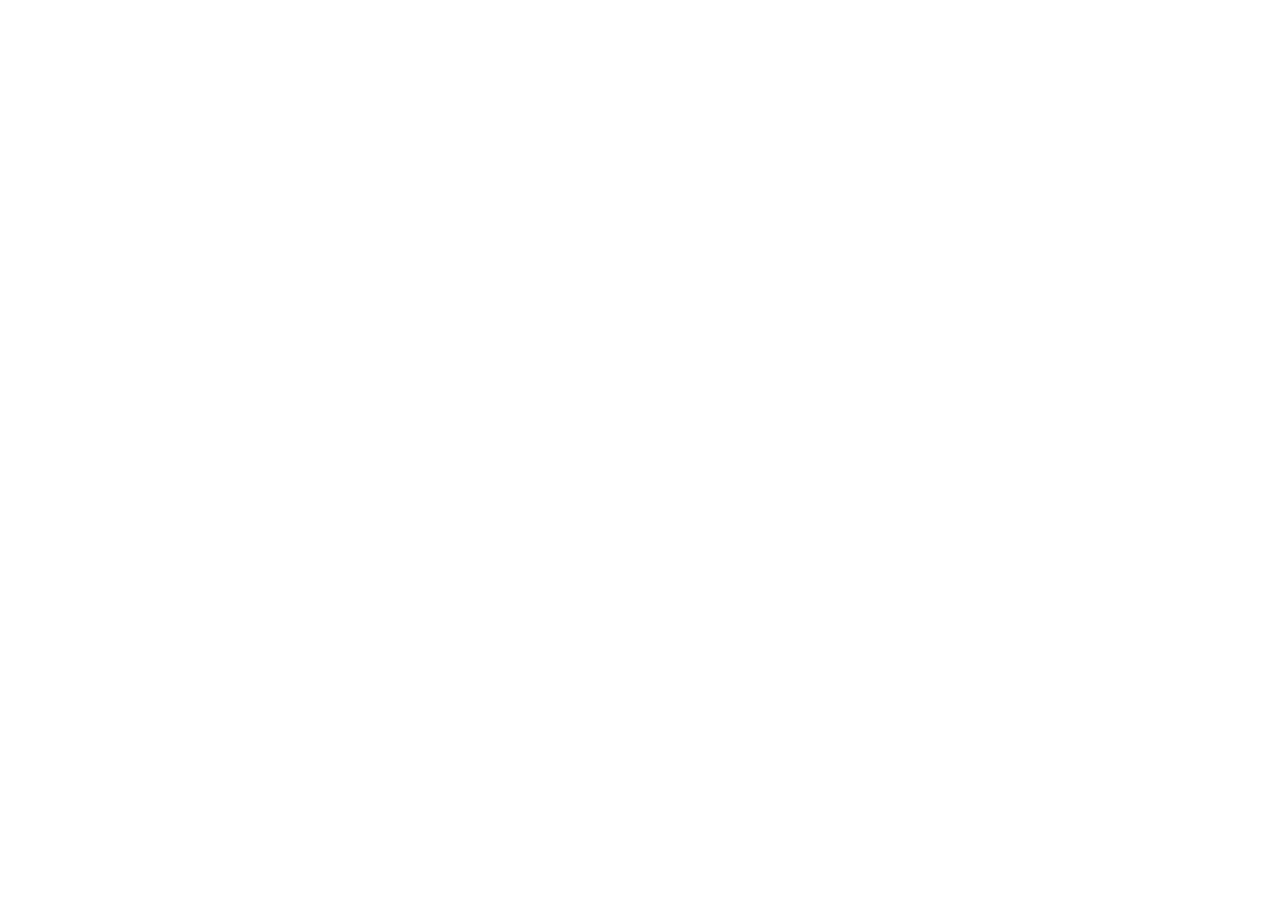
==== index.html @ c40240c2 "build: initialize project scaffold Set up React/Vite development environment with TypeScript, Tailwi" ====
<!doctype html>
<html lang="en">
  <head>
    <meta charset="UTF-8" />
    <meta name="viewport" content="width=device-width, initial-scale=1.0" />
    <title>Nexus Unblocked - Retro & Web Arcade Games</title>
    <meta name="description" content="Fast, clean unblocked games portal with instant iframe embedding, custom game manager, and playable arcade classics." />
    <meta property="og:title" content="Nexus Unblocked - Retro & Web Arcade Games" />
    <meta property="og:description" content="Fast, clean unblocked games portal with instant iframe embedding, custom game manager, and playable arcade classics." />
    <meta property="og:type" content="website" />
    <meta name="twitter:card" content="summary_large_image" />
  </head>
  <body>
    <div id="root"></div>
    <script type="module" src="/src/main.jsx"></script>
  </body>
</html>
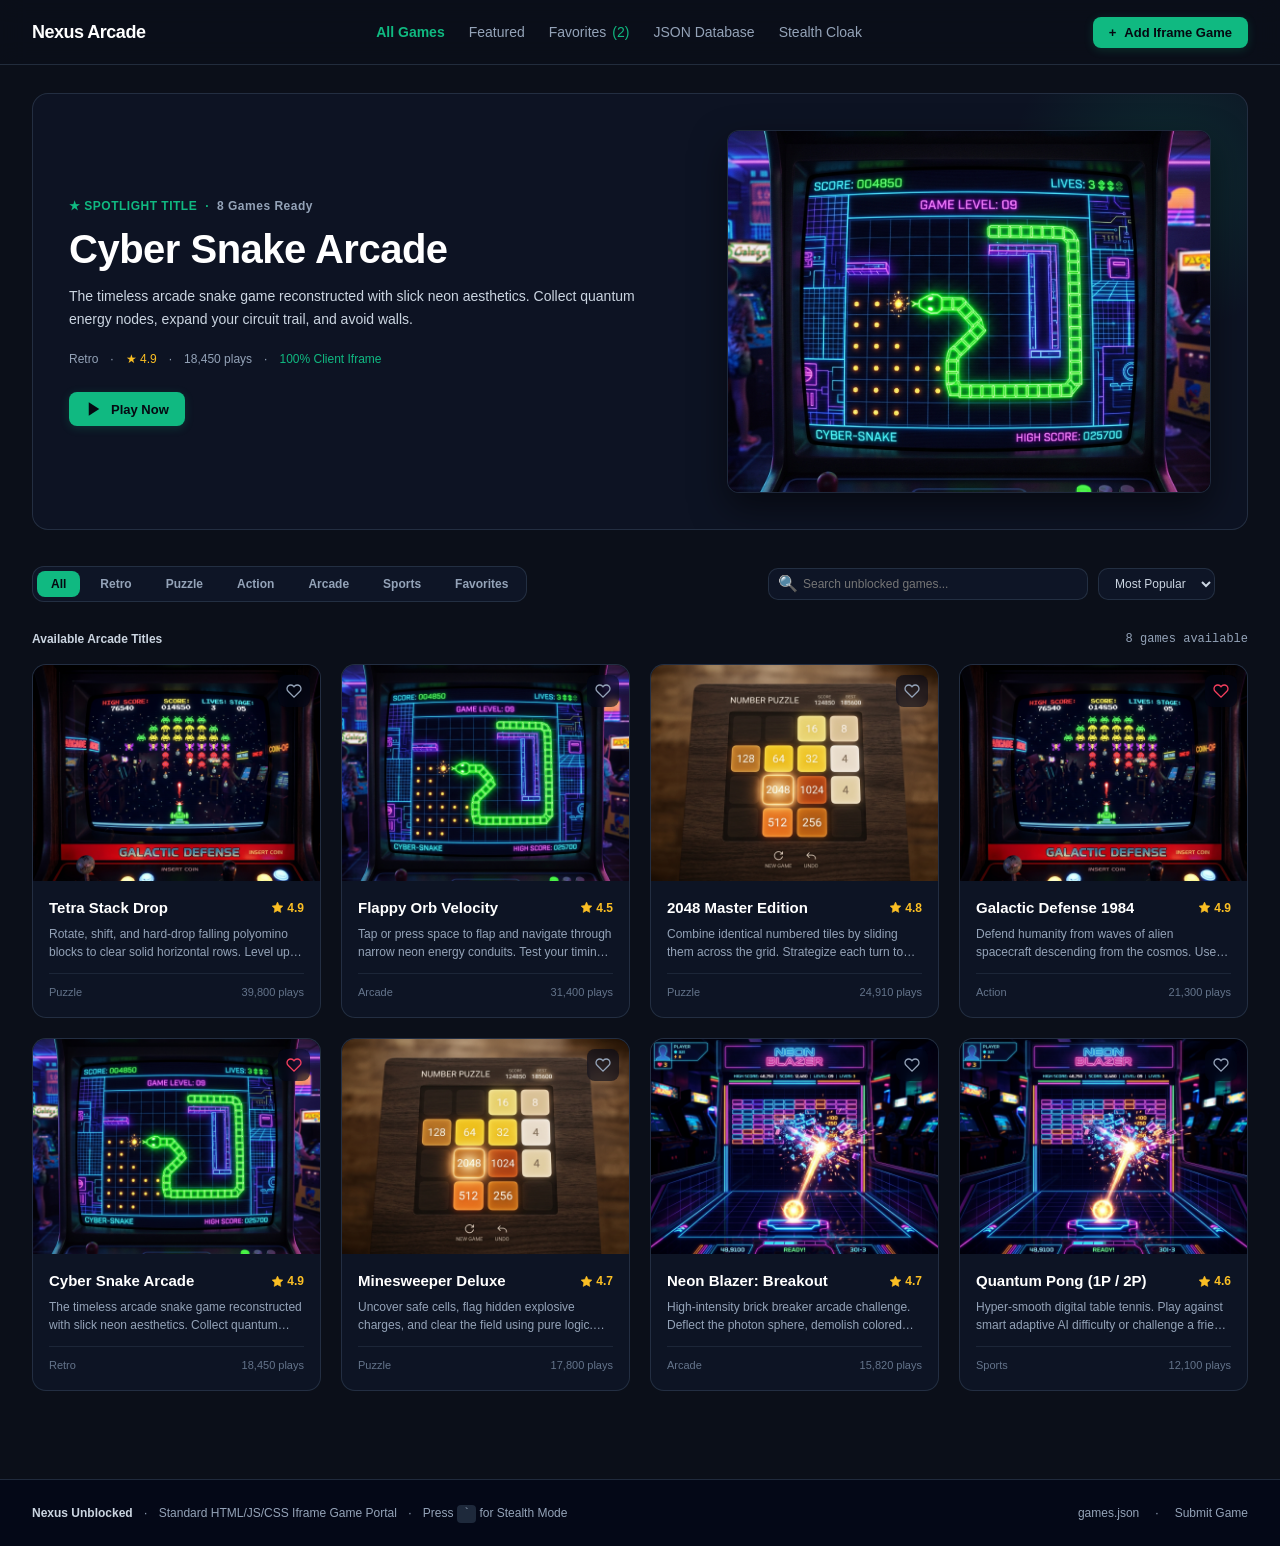
==== commit 8a4f9b7d: "feat: implement main arcade navigation layout Added header, navigation bar, and catalog section to i" ====
--- a/index.html
+++ b/index.html
@@ -9,10 +9,200 @@
     <meta property="og:description" content="Fast, clean unblocked games portal with instant iframe embedding, custom game manager, and playable arcade classics." />
     <meta property="og:type" content="website" />
     <meta name="twitter:card" content="summary_large_image" />
+    <link rel="icon" type="image/svg+xml" href="./favicon.svg" />
+    <link rel="stylesheet" href="./style.css" />
   </head>
   <body>
-    <div id="root"></div>
-    <script type="module" src="/src/main.jsx"></script>
+    <!-- Top Bar Navigation -->
+    <header class="header">
+      <div class="container header-inner">
+        <button class="brand-btn" onclick="activeGame=null; activeCategory='All'; render();">
+          Nexus Arcade
+        </button>
+
+        <nav class="nav-links">
+          <button class="nav-link active" data-nav="all">All Games</button>
+          <button class="nav-link" data-nav="featured">Featured</button>
+          <button class="nav-link" data-nav="favorites">Favorites <span id="favCount" style="color: #10b981;"></span></button>
+          <button class="nav-link" data-nav="json">JSON Database</button>
+          <button class="nav-link" data-nav="cloak">Stealth Cloak</button>
+        </nav>
+
+        <div>
+          <button class="btn-primary" onclick="openAddModal()">
+            <span>+</span>
+            <span>Add Iframe Game</span>
+          </button>
+        </div>
+      </div>
+    </header>
+
+    <!-- Main Content -->
+    <main class="container" style="padding-top: 28px; padding-bottom: 40px; flex: 1;">
+      
+      <!-- Catalog View -->
+      <section id="catalogView">
+        <!-- Hero Spotlight -->
+        <div id="heroSpotlight" class="hero-card"></div>
+
+        <!-- Filter & Search Toolbar -->
+        <div class="toolbar">
+          <div class="category-tabs" id="categoryTabs">
+            <button class="category-tab active" data-category="All">All</button>
+            <button class="category-tab" data-category="Retro">Retro</button>
+            <button class="category-tab" data-category="Puzzle">Puzzle</button>
+            <button class="category-tab" data-category="Action">Action</button>
+            <button class="category-tab" data-category="Arcade">Arcade</button>
+            <button class="category-tab" data-category="Sports">Sports</button>
+            <button class="category-tab" data-category="Favorites">Favorites</button>
+          </div>
+
+          <div style="display: flex; gap: 10px; width: 100%; max-width: 480px;">
+            <div class="search-box">
+              <span class="search-icon">🔍</span>
+              <input type="text" id="searchInput" class="search-input" placeholder="Search unblocked games..." />
+            </div>
+
+            <select id="sortSelect" class="sort-select" aria-label="Sort games">
+              <option value="popular">Most Popular</option>
+              <option value="rating">Top Rated</option>
+              <option value="title">A-Z Title</option>
+            </select>
+          </div>
+        </div>
+
+        <!-- Section Header -->
+        <div class="grid-header">
+          <span style="font-weight: 600; color: #cbd5e1;">Available Arcade Titles</span>
+          <span id="gamesCount" style="font-family: monospace;">0 games</span>
+        </div>
+
+        <!-- Games Grid -->
+        <div id="gamesGrid" class="games-grid"></div>
+      </section>
+
+      <!-- Player View -->
+      <section id="playerView" class="player-container" style="display: none;"></section>
+
+    </main>
+
+    <!-- Footer -->
+    <footer class="footer">
+      <div class="container footer-inner">
+        <div>
+          <strong style="color: #cbd5e1;">Nexus Unblocked</strong>
+          <span style="margin: 0 8px;">·</span>
+          <span>Standard HTML/JS/CSS Iframe Game Portal</span>
+          <span style="margin: 0 8px;">·</span>
+          <span>Press <kbd style="background: #1e293b; padding: 2px 6px; border-radius: 4px; font-family: monospace;">`</kbd> for Stealth Mode</span>
+        </div>
+
+        <div style="display: flex; gap: 16px;">
+          <button class="footer-link" onclick="openJsonModal()" style="background: none; border: none; font-size: inherit;">games.json</button>
+          <span>·</span>
+          <button class="footer-link" onclick="openAddModal()" style="background: none; border: none; font-size: inherit;">Submit Game</button>
+        </div>
+      </div>
+    </footer>
+
+    <!-- Add Game Modal -->
+    <div id="addModal" class="modal-backdrop hidden">
+      <div class="modal-box">
+        <div class="modal-header">
+          <div class="modal-title">+ Add Custom Iframe Game</div>
+          <button class="modal-close" onclick="closeAddModal()">✕</button>
+        </div>
+        <form id="addGameForm">
+          <div class="form-group">
+            <label class="form-label">Game Title *</label>
+            <input type="text" id="addTitle" class="form-input" placeholder="e.g. Slope, Retro Bowl" required />
+          </div>
+          <div class="form-group">
+            <label class="form-label">Iframe Embed Code or URL *</label>
+            <textarea id="addIframe" class="form-textarea" rows="3" placeholder='<iframe src="https://..." ...></iframe> or https://...' required></textarea>
+          </div>
+          <div style="display: grid; grid-template-columns: 1fr 1fr; gap: 12px;" class="form-group">
+            <div>
+              <label class="form-label">Category</label>
+              <select id="addCategory" class="form-select">
+                <option value="Arcade">Arcade</option>
+                <option value="Action">Action</option>
+                <option value="Puzzle">Puzzle</option>
+                <option value="Retro">Retro</option>
+                <option value="Sports">Sports</option>
+              </select>
+            </div>
+            <div>
+              <label class="form-label">Controls</label>
+              <input type="text" id="addControls" class="form-input" placeholder="e.g. WASD / Space" />
+            </div>
+          </div>
+          <div class="form-group">
+            <label class="form-label">Description</label>
+            <input type="text" id="addDesc" class="form-input" placeholder="Brief gameplay summary" />
+          </div>
+          <div style="display: flex; justify-content: flex-end; gap: 10px; margin-top: 20px;">
+            <button type="button" class="btn-secondary" onclick="closeAddModal()">Cancel</button>
+            <button type="submit" class="btn-primary">Add Game</button>
+          </div>
+        </form>
+      </div>
+    </div>
+
+    <!-- JSON Database Modal -->
+    <div id="jsonModal" class="modal-backdrop hidden">
+      <div class="modal-box" style="max-width: 680px;">
+        <div class="modal-header">
+          <div class="modal-title">&lt;/&gt; games.json Database</div>
+          <button class="modal-close" onclick="closeJsonModal()">✕</button>
+        </div>
+        <p style="font-size: 12px; color: #94a3b8; margin-bottom: 12px;">
+          Games database storing title, description, category, and iframe tags.
+        </p>
+        <textarea id="jsonTextarea" class="form-textarea" rows="12" style="margin-bottom: 16px;"></textarea>
+        <div style="display: flex; justify-content: space-between; align-items: center; flex-wrap: wrap; gap: 8px;">
+          <div style="display: flex; gap: 8px;">
+            <button type="button" class="btn-secondary" onclick="copyJson()">Copy JSON</button>
+            <button type="button" class="btn-secondary" onclick="downloadJson()">Download games.json</button>
+            <button type="button" class="btn-secondary" onclick="resetDefaults()" style="color: #f87171;">Reset Defaults</button>
+          </div>
+          <button type="button" class="btn-primary" onclick="applyJson()">Apply Changes</button>
+        </div>
+      </div>
+    </div>
+
+    <!-- Stealth Cloak Modal -->
+    <div id="cloakModal" class="modal-backdrop hidden">
+      <div class="modal-box" style="max-width: 440px;">
+        <div class="modal-header">
+          <div class="modal-title">🛡️ Stealth Tab Cloaker</div>
+          <button class="modal-close" onclick="closeCloakModal()">✕</button>
+        </div>
+        <p style="font-size: 12px; color: #94a3b8; margin-bottom: 16px;">
+          Disguise this browser tab title and favicon to appear as a productivity app.
+        </p>
+        <div style="display: flex; flex-direction: column; gap: 8px; margin-bottom: 20px;">
+          <button class="btn-secondary" style="justify-content: flex-start; padding: 10px;" onclick="setPresetCloak('docs')">
+            📄 Google Docs (Untitled document)
+          </button>
+          <button class="btn-secondary" style="justify-content: flex-start; padding: 10px;" onclick="setPresetCloak('drive')">
+            📁 Google Drive (My Drive)
+          </button>
+          <button class="btn-secondary" style="justify-content: flex-start; padding: 10px;" onclick="setPresetCloak('classroom')">
+            🎓 Google Classroom (Classes)
+          </button>
+          <button class="btn-secondary" style="justify-content: flex-start; padding: 10px;" onclick="setPresetCloak('canvas')">
+            📊 Canvas LMS (Dashboard)
+          </button>
+        </div>
+        <div style="display: flex; justify-content: space-between; align-items: center; border-top: 1px solid var(--border-color); padding-top: 14px;">
+          <button class="footer-link" onclick="resetTabCloak()" style="background: none; border: none; font-size: 12px;">Reset Tab</button>
+          <button class="btn-primary" style="background: #e11d48; color: #fff;" onclick="panicEscape()">Emergency Escape (Google)</button>
+        </div>
+      </div>
+    </div>
+
+    <!-- Script Entry Point -->
+    <script type="module" src="./script.js"></script>
   </body>
 </html>
-
--- a/style.css
+++ b/style.css
@@ -0,0 +1,743 @@
+/* Nexus Unblocked - Pure CSS Stylesheet */
+:root {
+  --bg-main: #0b0f19;
+  --bg-card: rgba(15, 23, 42, 0.7);
+  --bg-card-hover: rgba(30, 41, 59, 0.8);
+  --border-color: rgba(51, 65, 85, 0.6);
+  --border-hover: rgba(71, 85, 105, 0.9);
+  --text-main: #f8fafc;
+  --text-muted: #94a3b8;
+  --accent: #10b981;
+  --accent-hover: #34d399;
+  --accent-text: #050811;
+  --star-gold: #fbbf24;
+  --danger: #ef4444;
+}
+
+* {
+  box-sizing: border-box;
+  margin: 0;
+  padding: 0;
+}
+
+body {
+  background-color: var(--bg-main);
+  color: var(--text-main);
+  font-family: -apple-system, BlinkMacSystemFont, "Segoe UI", Roboto, "Helvetica Neue", Arial, sans-serif;
+  min-height: 100vh;
+  display: flex;
+  flex-direction: column;
+  line-height: 1.5;
+  overflow-x: hidden;
+}
+
+/* Scrollbar */
+::-webkit-scrollbar { width: 8px; height: 8px; }
+::-webkit-scrollbar-track { background: #0b0f19; }
+::-webkit-scrollbar-thumb { background: #1e293b; border-radius: 4px; }
+::-webkit-scrollbar-thumb:hover { background: #334155; }
+
+/* Container */
+.container {
+  width: 100%;
+  max-width: 1280px;
+  margin: 0 auto;
+  padding: 0 16px;
+}
+
+@media (min-width: 640px) { .container { padding: 0 24px; } }
+@media (min-width: 1024px) { .container { padding: 0 32px; } }
+
+/* Header / TopNav */
+.header {
+  position: sticky;
+  top: 0;
+  z-index: 40;
+  background: rgba(11, 15, 25, 0.92);
+  backdrop-filter: blur(12px);
+  -webkit-backdrop-filter: blur(12px);
+  border-bottom: 1px solid var(--border-color);
+}
+
+.header-inner {
+  display: flex;
+  align-items: center;
+  justify-content: space-between;
+  gap: 32px;
+  height: 64px;
+}
+
+.brand-btn {
+  background: none;
+  border: none;
+  font-size: 18px;
+  font-weight: 800;
+  letter-spacing: -0.5px;
+  color: #fff;
+  cursor: pointer;
+  white-space: nowrap;
+  flex-shrink: 0;
+  transition: color 0.15s;
+}
+
+.brand-btn:hover { color: var(--accent); }
+
+.nav-links {
+  display: none;
+  align-items: center;
+  gap: 24px;
+}
+
+@media (min-width: 768px) {
+  .nav-links { display: flex; }
+}
+
+.nav-link {
+  background: none;
+  border: none;
+  color: var(--text-muted);
+  font-size: 14px;
+  font-weight: 500;
+  cursor: pointer;
+  display: flex;
+  align-items: center;
+  gap: 6px;
+  white-space: nowrap;
+  transition: color 0.15s;
+}
+
+.nav-link:hover, .nav-link.active {
+  color: #fff;
+}
+
+.nav-link.active {
+  color: var(--accent);
+  font-weight: 600;
+}
+
+.btn-primary {
+  background: var(--accent);
+  color: var(--accent-text);
+  border: none;
+  font-size: 13px;
+  font-weight: 700;
+  padding: 8px 16px;
+  border-radius: 8px;
+  cursor: pointer;
+  display: inline-flex;
+  align-items: center;
+  gap: 8px;
+  white-space: nowrap;
+  flex-shrink: 0;
+  box-shadow: 0 2px 10px rgba(16, 185, 129, 0.2);
+  transition: background 0.15s, transform 0.1s;
+}
+
+.btn-primary:hover {
+  background: var(--accent-hover);
+  transform: translateY(-1px);
+}
+
+/* Hero Spotlight */
+.hero-card {
+  position: relative;
+  overflow: hidden;
+  border-radius: 16px;
+  background: rgba(15, 23, 42, 0.6);
+  border: 1px solid var(--border-color);
+  padding: 24px;
+  margin-bottom: 36px;
+  display: grid;
+  grid-template-columns: 1fr;
+  gap: 28px;
+  align-items: center;
+}
+
+@media (min-width: 1024px) {
+  .hero-card {
+    grid-template-columns: 1.3fr 1fr;
+    padding: 36px;
+  }
+}
+
+.hero-glow {
+  position: absolute;
+  top: -80px;
+  right: -80px;
+  width: 320px;
+  height: 320px;
+  background: radial-gradient(circle, rgba(16, 185, 129, 0.15) 0%, transparent 70%);
+  pointer-events: none;
+}
+
+.hero-kicker {
+  font-size: 12px;
+  font-weight: 700;
+  letter-spacing: 0.5px;
+  color: var(--accent);
+  margin-bottom: 10px;
+  display: flex;
+  align-items: center;
+  gap: 8px;
+}
+
+.hero-title {
+  font-size: 32px;
+  font-weight: 900;
+  letter-spacing: -0.5px;
+  color: #fff;
+  line-height: 1.2;
+  margin-bottom: 12px;
+}
+
+@media (min-width: 640px) {
+  .hero-title { font-size: 40px; }
+}
+
+.hero-desc {
+  font-size: 14px;
+  color: #cbd5e1;
+  margin-bottom: 20px;
+  line-height: 1.6;
+  max-width: 580px;
+}
+
+.hero-meta {
+  display: flex;
+  align-items: center;
+  gap: 12px;
+  font-size: 12px;
+  color: var(--text-muted);
+  margin-bottom: 24px;
+  flex-wrap: wrap;
+}
+
+.hero-thumb-wrapper {
+  position: relative;
+  aspect-ratio: 4 / 3;
+  border-radius: 12px;
+  overflow: hidden;
+  border: 1px solid var(--border-color);
+  background: #020617;
+  box-shadow: 0 15px 35px rgba(0,0,0,0.5);
+}
+
+.hero-thumb-wrapper img {
+  width: 100%;
+  height: 100%;
+  object-fit: cover;
+  display: block;
+}
+
+/* Toolbar & Filters */
+.toolbar {
+  display: flex;
+  flex-direction: column;
+  gap: 16px;
+  margin-bottom: 28px;
+}
+
+@media (min-width: 768px) {
+  .toolbar {
+    flex-direction: row;
+    align-items: center;
+    justify-content: space-between;
+  }
+}
+
+.category-tabs {
+  display: flex;
+  align-items: center;
+  gap: 6px;
+  padding: 4px;
+  background: rgba(15, 23, 42, 0.8);
+  border: 1px solid var(--border-color);
+  border-radius: 12px;
+  overflow-x: auto;
+}
+
+.category-tab {
+  background: none;
+  border: none;
+  padding: 6px 14px;
+  font-size: 12px;
+  font-weight: 600;
+  color: var(--text-muted);
+  border-radius: 8px;
+  cursor: pointer;
+  white-space: nowrap;
+  flex-shrink: 0;
+  transition: all 0.15s;
+}
+
+.category-tab:hover {
+  color: #fff;
+  background: rgba(30, 41, 59, 0.6);
+}
+
+.category-tab.active {
+  background: var(--accent);
+  color: var(--accent-text);
+  font-weight: 700;
+}
+
+.search-box {
+  position: relative;
+  display: flex;
+  align-items: center;
+  flex: 1;
+  max-width: 320px;
+}
+
+.search-input {
+  width: 100%;
+  background: rgba(15, 23, 42, 0.8);
+  border: 1px solid var(--border-color);
+  border-radius: 10px;
+  padding: 8px 12px 8px 34px;
+  font-size: 12px;
+  color: #fff;
+  outline: none;
+  transition: border-color 0.15s;
+}
+
+.search-input:focus {
+  border-color: var(--accent);
+}
+
+.search-icon {
+  position: absolute;
+  left: 10px;
+  color: #64748b;
+  pointer-events: none;
+}
+
+.sort-select {
+  background: rgba(15, 23, 42, 0.8);
+  border: 1px solid var(--border-color);
+  border-radius: 10px;
+  padding: 7px 12px;
+  font-size: 12px;
+  color: #cbd5e1;
+  outline: none;
+  cursor: pointer;
+}
+
+/* Grid & Game Cards */
+.grid-header {
+  display: flex;
+  justify-content: space-between;
+  align-items: center;
+  font-size: 12px;
+  color: var(--text-muted);
+  margin-bottom: 16px;
+}
+
+.games-grid {
+  display: grid;
+  grid-template-columns: repeat(1, 1fr);
+  gap: 20px;
+  margin-bottom: 48px;
+}
+
+@media (min-width: 600px) { .games-grid { grid-template-columns: repeat(2, 1fr); } }
+@media (min-width: 900px) { .games-grid { grid-template-columns: repeat(3, 1fr); } }
+@media (min-width: 1200px) { .games-grid { grid-template-columns: repeat(4, 1fr); } }
+
+.game-card {
+  background: var(--bg-card);
+  border: 1px solid var(--border-color);
+  border-radius: 14px;
+  overflow: hidden;
+  cursor: pointer;
+  display: flex;
+  flex-direction: column;
+  transition: all 0.2s cubic-bezier(0.16, 1, 0.3, 1);
+  position: relative;
+}
+
+.game-card:hover {
+  background: var(--bg-card-hover);
+  border-color: var(--border-hover);
+  transform: translateY(-2px);
+}
+
+.card-thumb-wrap {
+  position: relative;
+  aspect-ratio: 4 / 3;
+  background: #020617;
+  overflow: hidden;
+}
+
+.card-thumb-wrap img {
+  width: 100%;
+  height: 100%;
+  object-fit: cover;
+  transition: transform 0.3s;
+}
+
+.game-card:hover .card-thumb-wrap img {
+  transform: scale(1.05);
+}
+
+.fav-btn {
+  position: absolute;
+  top: 10px;
+  right: 10px;
+  background: rgba(2, 6, 23, 0.6);
+  backdrop-filter: blur(4px);
+  border: none;
+  border-radius: 8px;
+  width: 32px;
+  height: 32px;
+  display: flex;
+  align-items: center;
+  justify-content: center;
+  color: #94a3b8;
+  cursor: pointer;
+  z-index: 10;
+  transition: color 0.15s, background 0.15s;
+}
+
+.fav-btn:hover { color: #fff; background: rgba(2, 6, 23, 0.9); }
+.fav-btn.active { color: #f43f5e; }
+
+.play-overlay {
+  position: absolute;
+  inset: 0;
+  background: rgba(2, 6, 23, 0.4);
+  display: flex;
+  align-items: center;
+  justify-content: center;
+  opacity: 0;
+  transition: opacity 0.2s;
+}
+
+.game-card:hover .play-overlay {
+  opacity: 1;
+}
+
+.play-circle {
+  width: 48px;
+  height: 48px;
+  border-radius: 50%;
+  background: var(--accent);
+  color: var(--accent-text);
+  display: flex;
+  align-items: center;
+  justify-content: center;
+  box-shadow: 0 4px 15px rgba(16, 185, 129, 0.4);
+}
+
+.card-content {
+  padding: 16px;
+  flex: 1;
+  display: flex;
+  flex-direction: column;
+  justify-content: space-between;
+}
+
+.card-title-row {
+  display: flex;
+  justify-content: space-between;
+  align-items: center;
+  gap: 8px;
+  margin-bottom: 6px;
+}
+
+.card-title {
+  font-size: 15px;
+  font-weight: 700;
+  color: #fff;
+  white-space: nowrap;
+  overflow: hidden;
+  text-overflow: ellipsis;
+}
+
+.game-card:hover .card-title {
+  color: var(--accent);
+}
+
+.card-rating {
+  font-size: 12px;
+  font-weight: 700;
+  color: var(--star-gold);
+  display: flex;
+  align-items: center;
+  gap: 3px;
+  font-variant-numeric: tabular-nums;
+  flex-shrink: 0;
+}
+
+.card-desc {
+  font-size: 12px;
+  color: var(--text-muted);
+  line-height: 1.5;
+  margin-bottom: 12px;
+  display: -webkit-box;
+  -webkit-line-clamp: 2;
+  -webkit-box-orient: vertical;
+  overflow: hidden;
+}
+
+.card-footer {
+  padding-top: 10px;
+  border-top: 1px solid rgba(51, 65, 85, 0.4);
+  display: flex;
+  justify-content: space-between;
+  align-items: center;
+  font-size: 11px;
+  color: #64748b;
+}
+
+/* Player View */
+.player-container {
+  display: flex;
+  flex-direction: column;
+  gap: 20px;
+  margin-bottom: 48px;
+}
+
+.player-header {
+  display: flex;
+  justify-content: space-between;
+  align-items: center;
+}
+
+.back-btn {
+  background: none;
+  border: none;
+  color: var(--text-muted);
+  font-size: 14px;
+  font-weight: 600;
+  cursor: pointer;
+  display: flex;
+  align-items: center;
+  gap: 8px;
+  transition: color 0.15s;
+}
+
+.back-btn:hover { color: #fff; }
+
+.player-actions {
+  display: flex;
+  gap: 8px;
+}
+
+.btn-secondary {
+  background: #1e293b;
+  color: #e2e8f0;
+  border: 1px solid var(--border-color);
+  font-size: 12px;
+  font-weight: 600;
+  padding: 6px 12px;
+  border-radius: 8px;
+  cursor: pointer;
+  display: flex;
+  align-items: center;
+  gap: 6px;
+  transition: all 0.15s;
+}
+
+.btn-secondary:hover { background: #334155; color: #fff; }
+
+.iframe-wrapper {
+  position: relative;
+  background: #000;
+  border-radius: 16px;
+  border: 1px solid var(--border-color);
+  overflow: hidden;
+  box-shadow: 0 20px 40px rgba(0,0,0,0.6);
+  width: 100%;
+}
+
+.iframe-inner {
+  position: relative;
+  width: 100%;
+  aspect-ratio: 16 / 9;
+  min-height: 480px;
+  background: #020617;
+}
+
+.iframe-inner iframe {
+  width: 100%;
+  height: 100%;
+  border: none;
+  display: block;
+}
+
+.player-bar {
+  background: rgba(15, 23, 42, 0.95);
+  border-top: 1px solid var(--border-color);
+  padding: 12px 18px;
+  display: flex;
+  justify-content: space-between;
+  align-items: center;
+}
+
+.player-info-grid {
+  display: grid;
+  grid-template-columns: 1fr;
+  gap: 20px;
+}
+
+@media (min-width: 900px) {
+  .player-info-grid { grid-template-columns: 2fr 1fr; }
+}
+
+.info-card {
+  background: rgba(15, 23, 42, 0.5);
+  border: 1px solid var(--border-color);
+  border-radius: 12px;
+  padding: 20px;
+}
+
+.info-title {
+  font-size: 14px;
+  font-weight: 700;
+  color: #fff;
+  margin-bottom: 10px;
+  display: flex;
+  align-items: center;
+  gap: 8px;
+}
+
+.controls-callout {
+  background: #020617;
+  border: 1px solid var(--border-color);
+  border-radius: 8px;
+  padding: 10px 14px;
+  font-size: 12px;
+  color: #e2e8f0;
+  margin-top: 12px;
+}
+
+.code-block {
+  background: #020617;
+  border: 1px solid var(--border-color);
+  border-radius: 8px;
+  padding: 10px;
+  font-family: monospace;
+  font-size: 11px;
+  color: #38bdf8;
+  word-break: break-all;
+  max-height: 120px;
+  overflow-y: auto;
+}
+
+/* Modals */
+.modal-backdrop {
+  position: fixed;
+  inset: 0;
+  background: rgba(0, 0, 0, 0.82);
+  backdrop-filter: blur(6px);
+  -webkit-backdrop-filter: blur(6px);
+  z-index: 100;
+  display: flex;
+  align-items: center;
+  justify-content: center;
+  padding: 16px;
+}
+
+.modal-backdrop.hidden { display: none; }
+
+.modal-box {
+  background: #0f172a;
+  border: 1px solid var(--border-color);
+  border-radius: 16px;
+  width: 100%;
+  max-width: 560px;
+  padding: 24px;
+  box-shadow: 0 25px 50px rgba(0,0,0,0.6);
+  position: relative;
+}
+
+.modal-header {
+  display: flex;
+  justify-content: space-between;
+  align-items: center;
+  margin-bottom: 16px;
+  padding-bottom: 12px;
+  border-bottom: 1px solid var(--border-color);
+}
+
+.modal-title {
+  font-size: 17px;
+  font-weight: 800;
+  color: #fff;
+  display: flex;
+  align-items: center;
+  gap: 8px;
+}
+
+.modal-close {
+  background: none;
+  border: none;
+  color: var(--text-muted);
+  cursor: pointer;
+  font-size: 18px;
+  line-height: 1;
+}
+
+.modal-close:hover { color: #fff; }
+
+.form-group {
+  margin-bottom: 14px;
+}
+
+.form-label {
+  display: block;
+  font-size: 12px;
+  font-weight: 600;
+  color: #cbd5e1;
+  margin-bottom: 6px;
+}
+
+.form-input, .form-textarea, .form-select {
+  width: 100%;
+  background: #020617;
+  border: 1px solid var(--border-color);
+  border-radius: 8px;
+  padding: 8px 12px;
+  font-size: 13px;
+  color: #fff;
+  outline: none;
+  font-family: inherit;
+}
+
+.form-input:focus, .form-textarea:focus, .form-select:focus {
+  border-color: var(--accent);
+}
+
+.form-textarea { font-family: monospace; font-size: 11px; }
+
+/* Footer */
+.footer {
+  border-top: 1px solid var(--border-color);
+  background: rgba(2, 6, 23, 0.7);
+  padding: 24px 0;
+  margin-top: auto;
+  font-size: 12px;
+  color: var(--text-muted);
+}
+
+.footer-inner {
+  display: flex;
+  flex-direction: column;
+  gap: 12px;
+  align-items: center;
+  justify-content: space-between;
+}
+
+@media (min-width: 640px) {
+  .footer-inner { flex-direction: row; }
+}
+
+.footer-link {
+  color: var(--text-muted);
+  text-decoration: none;
+  cursor: pointer;
+  transition: color 0.15s;
+}
+
+.footer-link:hover { color: #fff; }
